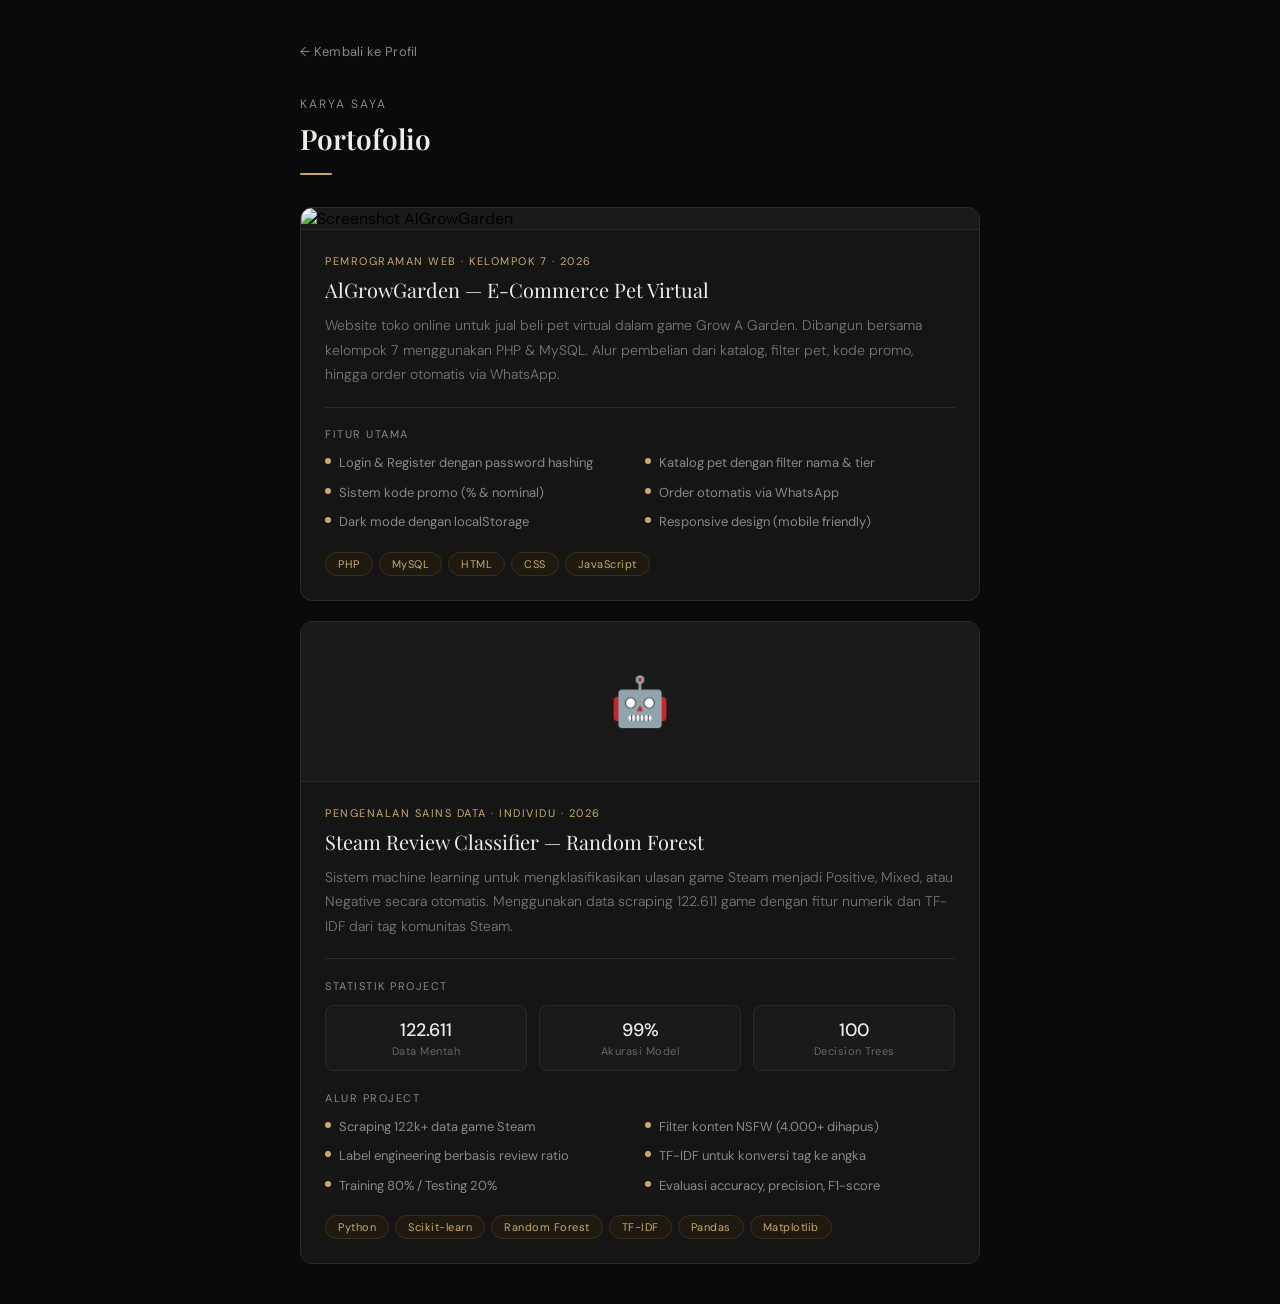
==== portofolio.html @ 5cd44a10 "Add files via upload" ====
<!DOCTYPE html>
<html lang="en">
<head>
    <meta charset="UTF-8">
    <meta name="viewport" content="width=device-width, initial-scale=1.0">
    <title>Portofolio</title>
    <link href="https://fonts.googleapis.com/css2?family=Playfair+Display:wght@400;600&family=DM+Sans:wght@300;400;500&display=swap" rel="stylesheet">
    <style>
        * { margin: 0; padding: 0; box-sizing: border-box; }

        body {
            background: #0a0a0a;
            font-family: 'DM Sans', sans-serif;
            min-height: 100vh;
            padding: 40px 20px;
            display: flex;
            justify-content: center;
        }

        .container {
            max-width: 680px;
            width: 100%;
        }

        .back-link {
            font-size: 13px;
            color: #888;
            text-decoration: none;
            display: inline-flex;
            align-items: center;
            gap: 6px;
            margin-bottom: 36px;
            letter-spacing: 0.3px;
            transition: color 0.2s;
        }

        .back-link:hover { color: #f0ede8; }

        .section-label {
            font-size: 12px;
            color: #888;
            letter-spacing: 2px;
            text-transform: uppercase;
            margin-bottom: 8px;
        }

        h1 {
            font-family: 'Playfair Display', serif;
            font-size: 28px;
            font-weight: 600;
            color: #f0ede8;
            margin-bottom: 16px;
        }

        .divider {
            width: 32px;
            height: 2px;
            background: #c9a96e;
            border-radius: 2px;
            margin-bottom: 32px;
        }

        .cards {
            display: flex;
            flex-direction: column;
            gap: 20px;
        }

        /* Animasi fade-up */
        .card {
            background: #151515;
            border: 0.5px solid #2a2a2a;
            border-radius: 12px;
            overflow: hidden;
            opacity: 0;
            transform: translateY(24px);
            transition: opacity 0.5s ease, transform 0.5s ease;
        }

        .card.visible {
            opacity: 1;
            transform: translateY(0);
        }

        .card-thumb {
            width: 100%;
            background: #1a1a1a;
            border-bottom: 0.5px solid #2a2a2a;
            overflow: hidden;
        }

        .card-thumb img {
            width: 100%;
            height: auto;
            display: block;
            transition: transform 0.4s ease;
        }

        .card-thumb:hover img { transform: scale(1.02); }

        /* Placeholder untuk card tanpa gambar */
        .card-thumb-placeholder {
            height: 160px;
            display: flex;
            align-items: center;
            justify-content: center;
            font-size: 48px;
            color: #333;
        }

        .card-body { padding: 24px; }

        .card-tag {
            font-size: 11px;
            color: #c9a96e;
            letter-spacing: 1.5px;
            text-transform: uppercase;
            margin-bottom: 8px;
        }

        .card-name {
            font-family: 'Playfair Display', serif;
            font-size: 20px;
            color: #f0ede8;
            margin-bottom: 10px;
        }

        .card-desc {
            font-size: 14px;
            color: #777;
            line-height: 1.75;
            font-weight: 300;
            margin-bottom: 20px;
        }

        .card-divider {
            width: 100%;
            height: 0.5px;
            background: #2a2a2a;
            margin-bottom: 20px;
        }

        .feat-title {
            font-size: 11px;
            color: #888;
            letter-spacing: 1.5px;
            text-transform: uppercase;
            margin-bottom: 12px;
        }

        .feat-grid {
            display: grid;
            grid-template-columns: 1fr 1fr;
            gap: 10px;
            margin-bottom: 20px;
        }

        .feat-item {
            display: flex;
            align-items: flex-start;
            gap: 8px;
        }

        .feat-dot {
            width: 6px;
            height: 6px;
            border-radius: 50%;
            background: #c9a96e;
            margin-top: 5px;
            flex-shrink: 0;
        }

        .feat-text {
            font-size: 13px;
            color: #888;
            line-height: 1.5;
        }

        /* Stat boxes untuk project 2 */
        .stat-row {
            display: grid;
            grid-template-columns: repeat(3, 1fr);
            gap: 12px;
            margin-bottom: 20px;
        }

        .stat-box {
            background: #1a1a1a;
            border: 0.5px solid #2a2a2a;
            border-radius: 8px;
            padding: 12px;
            text-align: center;
        }

        .stat-num {
            font-size: 18px;
            font-weight: 500;
            color: #f0ede8;
            margin-bottom: 2px;
        }

        .stat-lbl {
            font-size: 11px;
            color: #666;
            letter-spacing: 0.5px;
        }

        .stack {
            display: flex;
            gap: 6px;
            flex-wrap: wrap;
        }

        .badge {
            font-size: 11px;
            color: #c9a96e;
            border: 0.5px solid #3a3020;
            background: #1e1a10;
            padding: 4px 12px;
            border-radius: 20px;
            letter-spacing: 0.5px;
        }
    </style>
</head>
<body>
    <div class="container">
        <a href="index.html" class="back-link">← Kembali ke Profil</a>

        <p class="section-label">Karya Saya</p>
        <h1>Portofolio</h1>
        <div class="divider"></div>

        <div class="cards">

            <!-- Project 1: AlGrowGarden -->
            <div class="card" id="card-1">
                <div class="card-thumb">
                    <img src="picture/Picture1.jpg" alt="Screenshot AlGrowGarden">
                </div>
                <div class="card-body">
                    <p class="card-tag">Pemrograman Web · Kelompok 7 · 2026</p>
                    <p class="card-name">AlGrowGarden — E-Commerce Pet Virtual</p>
                    <p class="card-desc">Website toko online untuk jual beli pet virtual dalam game Grow A Garden. Dibangun bersama kelompok 7 menggunakan PHP & MySQL. Alur pembelian dari katalog, filter pet, kode promo, hingga order otomatis via WhatsApp.</p>
                    <div class="card-divider"></div>
                    <p class="feat-title">Fitur Utama</p>
                    <div class="feat-grid">
                        <div class="feat-item"><div class="feat-dot"></div><span class="feat-text">Login & Register dengan password hashing</span></div>
                        <div class="feat-item"><div class="feat-dot"></div><span class="feat-text">Katalog pet dengan filter nama & tier</span></div>
                        <div class="feat-item"><div class="feat-dot"></div><span class="feat-text">Sistem kode promo (% & nominal)</span></div>
                        <div class="feat-item"><div class="feat-dot"></div><span class="feat-text">Order otomatis via WhatsApp</span></div>
                        <div class="feat-item"><div class="feat-dot"></div><span class="feat-text">Dark mode dengan localStorage</span></div>
                        <div class="feat-item"><div class="feat-dot"></div><span class="feat-text">Responsive design (mobile friendly)</span></div>
                    </div>
                    <div class="stack">
                        <span class="badge">PHP</span>
                        <span class="badge">MySQL</span>
                        <span class="badge">HTML</span>
                        <span class="badge">CSS</span>
                        <span class="badge">JavaScript</span>
                    </div>
                </div>
            </div>

            <!-- Project 2: Steam Random Forest -->
            <div class="card" id="card-2">
                <div class="card-thumb card-thumb-placeholder">
                    🤖
                </div>
                <div class="card-body">
                    <p class="card-tag">Pengenalan Sains Data · Individu · 2026</p>
                    <p class="card-name">Steam Review Classifier — Random Forest</p>
                    <p class="card-desc">Sistem machine learning untuk mengklasifikasikan ulasan game Steam menjadi Positive, Mixed, atau Negative secara otomatis. Menggunakan data scraping 122.611 game dengan fitur numerik dan TF-IDF dari tag komunitas Steam.</p>
                    <div class="card-divider"></div>
                    <p class="feat-title">Statistik Project</p>
                    <div class="stat-row">
                        <div class="stat-box">
                            <div class="stat-num">122.611</div>
                            <div class="stat-lbl">Data Mentah</div>
                        </div>
                        <div class="stat-box">
                            <div class="stat-num">99%</div>
                            <div class="stat-lbl">Akurasi Model</div>
                        </div>
                        <div class="stat-box">
                            <div class="stat-num">100</div>
                            <div class="stat-lbl">Decision Trees</div>
                        </div>
                    </div>
                    <p class="feat-title">Alur Project</p>
                    <div class="feat-grid">
                        <div class="feat-item"><div class="feat-dot"></div><span class="feat-text">Scraping 122k+ data game Steam</span></div>
                        <div class="feat-item"><div class="feat-dot"></div><span class="feat-text">Filter konten NSFW (4.000+ dihapus)</span></div>
                        <div class="feat-item"><div class="feat-dot"></div><span class="feat-text">Label engineering berbasis review ratio</span></div>
                        <div class="feat-item"><div class="feat-dot"></div><span class="feat-text">TF-IDF untuk konversi tag ke angka</span></div>
                        <div class="feat-item"><div class="feat-dot"></div><span class="feat-text">Training 80% / Testing 20%</span></div>
                        <div class="feat-item"><div class="feat-dot"></div><span class="feat-text">Evaluasi accuracy, precision, F1-score</span></div>
                    </div>
                    <div class="stack">
                        <span class="badge">Python</span>
                        <span class="badge">Scikit-learn</span>
                        <span class="badge">Random Forest</span>
                        <span class="badge">TF-IDF</span>
                        <span class="badge">Pandas</span>
                        <span class="badge">Matplotlib</span>
                    </div>
                </div>
            </div>

        </div>
    </div>

    <script>
        window.addEventListener('pageshow', () => {
            ['card-1', 'card-2'].forEach((id, i) => {
                const el = document.getElementById(id);
                el.classList.remove('visible');
                setTimeout(() => el.classList.add('visible'), 150 + i * 150);
            });
        });
    </script>
</body>
</html>
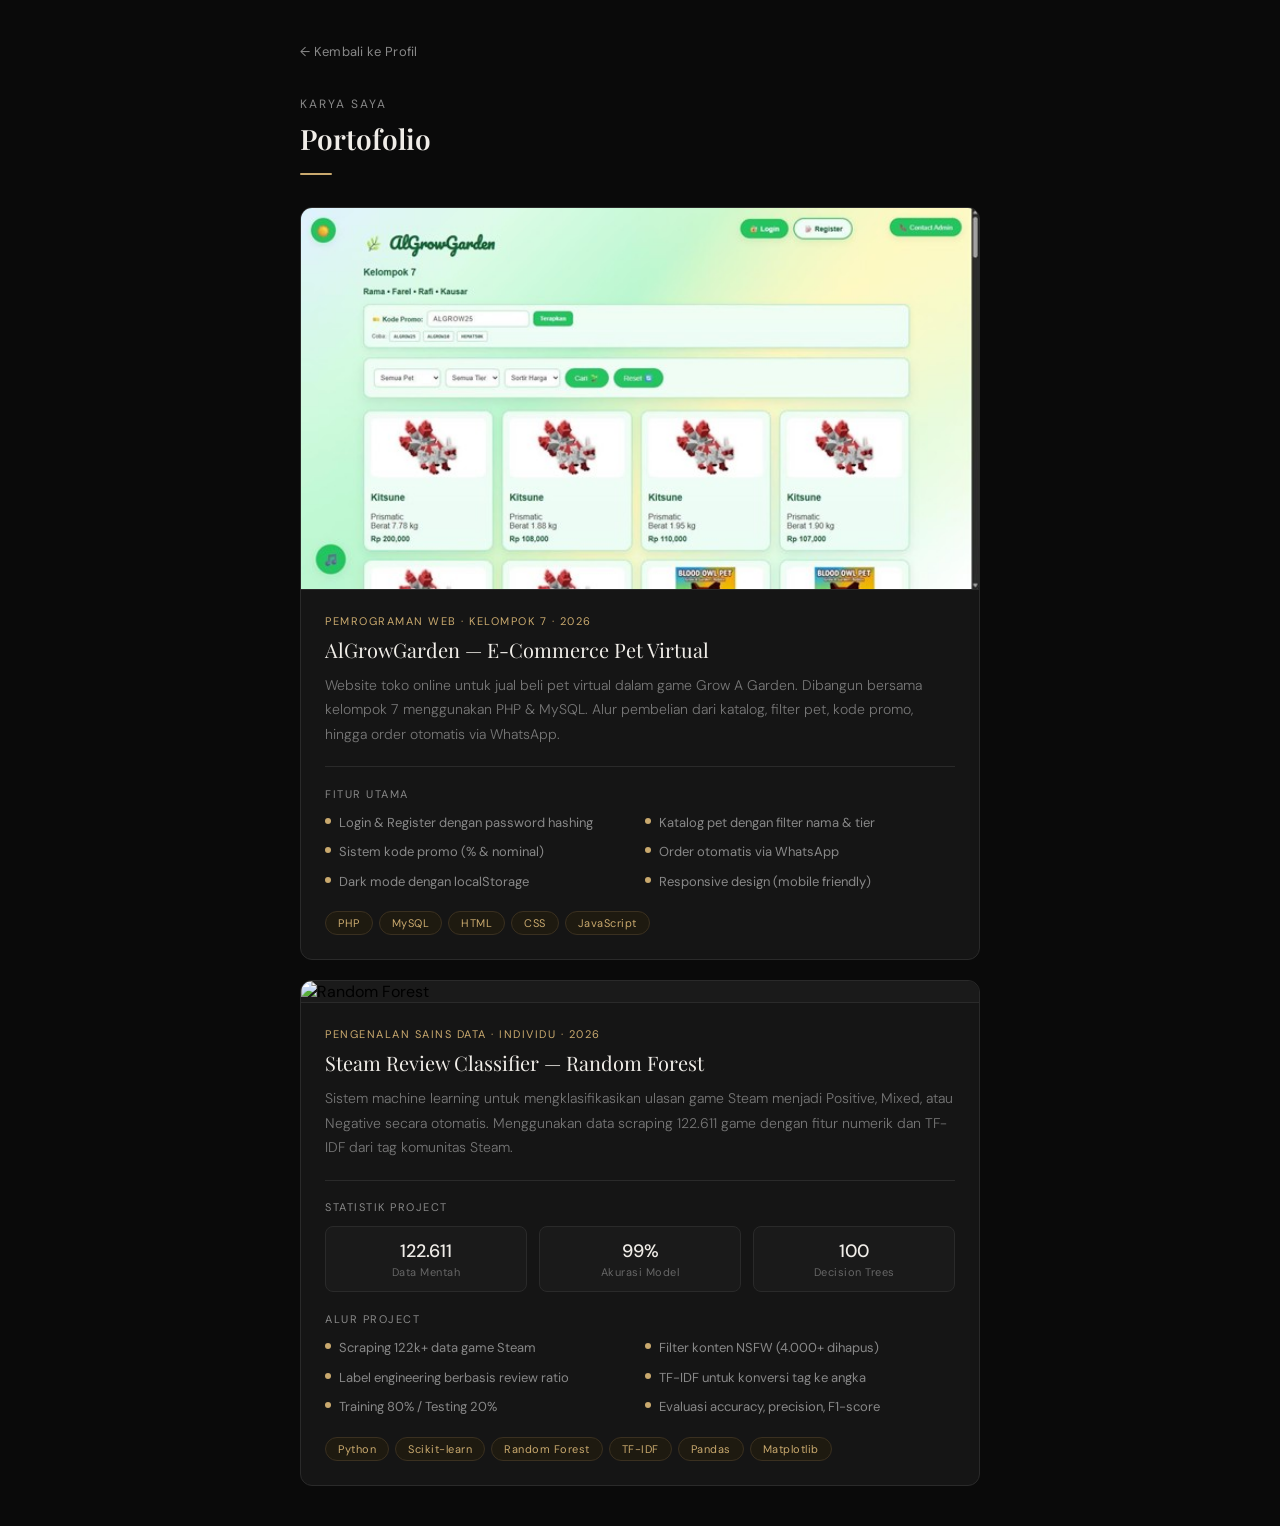
==== commit 81553fc4: "Update portofolio.html" ====
--- a/portofolio.html
+++ b/portofolio.html
@@ -66,7 +66,6 @@
             gap: 20px;
         }
 
-        /* Animasi fade-up */
         .card {
             background: #151515;
             border: 0.5px solid #2a2a2a;
@@ -87,6 +86,8 @@
             background: #1a1a1a;
             border-bottom: 0.5px solid #2a2a2a;
             overflow: hidden;
+            cursor: zoom-in;
+            position: relative;
         }
 
         .card-thumb img {
@@ -98,15 +99,21 @@
 
         .card-thumb:hover img { transform: scale(1.02); }
 
-        /* Placeholder untuk card tanpa gambar */
-        .card-thumb-placeholder {
-            height: 160px;
-            display: flex;
-            align-items: center;
-            justify-content: center;
-            font-size: 48px;
-            color: #333;
-        }
+        .card-thumb .zoom-hint {
+            position: absolute;
+            bottom: 10px;
+            right: 10px;
+            background: rgba(0,0,0,0.6);
+            color: #aaa;
+            font-size: 11px;
+            padding: 4px 10px;
+            border-radius: 20px;
+            letter-spacing: 0.5px;
+            opacity: 0;
+            transition: opacity 0.2s;
+        }
+
+        .card-thumb:hover .zoom-hint { opacity: 1; }
 
         .card-body { padding: 24px; }
 
@@ -176,7 +183,6 @@
             line-height: 1.5;
         }
 
-        /* Stat boxes untuk project 2 */
         .stat-row {
             display: grid;
             grid-template-columns: repeat(3, 1fr);
@@ -220,6 +226,43 @@
             border-radius: 20px;
             letter-spacing: 0.5px;
         }
+
+        /* ── Lightbox ── */
+        .lightbox {
+            display: none;
+            position: fixed;
+            inset: 0;
+            background: rgba(0,0,0,0.92);
+            z-index: 999;
+            align-items: center;
+            justify-content: center;
+            cursor: zoom-out;
+        }
+
+        .lightbox.open {
+            display: flex;
+        }
+
+        .lightbox img {
+            max-width: 90vw;
+            max-height: 90vh;
+            border-radius: 8px;
+            object-fit: contain;
+            box-shadow: 0 0 60px rgba(0,0,0,0.8);
+        }
+
+        .lightbox-close {
+            position: fixed;
+            top: 20px;
+            right: 24px;
+            color: #888;
+            font-size: 28px;
+            cursor: pointer;
+            line-height: 1;
+            transition: color 0.2s;
+        }
+
+        .lightbox-close:hover { color: #f0ede8; }
     </style>
 </head>
 <body>
@@ -234,8 +277,9 @@
 
             <!-- Project 1: AlGrowGarden -->
             <div class="card" id="card-1">
-                <div class="card-thumb">
+                <div class="card-thumb" onclick="openLightbox('picture/Picture1.jpg')">
                     <img src="picture/Picture1.jpg" alt="Screenshot AlGrowGarden">
+                    <span class="zoom-hint">klik untuk zoom</span>
                 </div>
                 <div class="card-body">
                     <p class="card-tag">Pemrograman Web · Kelompok 7 · 2026</p>
@@ -261,10 +305,11 @@
                 </div>
             </div>
 
-            <!-- Project 2: Steam Random Forest -->
+            <!-- Project 2: Random Forest -->
             <div class="card" id="card-2">
-                <div class="card-thumb card-thumb-placeholder">
-                    🤖
+                <div class="card-thumb" onclick="openLightbox('picture/randomforest.jpg')">
+                    <img src="picture/randomforest.jpg" alt="Random Forest">
+                    <span class="zoom-hint">klik untuk zoom</span>
                 </div>
                 <div class="card-body">
                     <p class="card-tag">Pengenalan Sains Data · Individu · 2026</p>
@@ -309,7 +354,28 @@
         </div>
     </div>
 
+    <!-- Lightbox -->
+    <div class="lightbox" id="lightbox" onclick="closeLightbox()">
+        <span class="lightbox-close" onclick="closeLightbox()">✕</span>
+        <img id="lightbox-img" src="" alt="">
+    </div>
+
     <script>
+        function openLightbox(src) {
+            document.getElementById('lightbox-img').src = src;
+            document.getElementById('lightbox').classList.add('open');
+            document.body.style.overflow = 'hidden';
+        }
+
+        function closeLightbox() {
+            document.getElementById('lightbox').classList.remove('open');
+            document.body.style.overflow = '';
+        }
+
+        document.addEventListener('keydown', function(e) {
+            if (e.key === 'Escape') closeLightbox();
+        });
+
         window.addEventListener('pageshow', () => {
             ['card-1', 'card-2'].forEach((id, i) => {
                 const el = document.getElementById(id);
@@ -319,4 +385,4 @@
         });
     </script>
 </body>
-</html>+</html>
